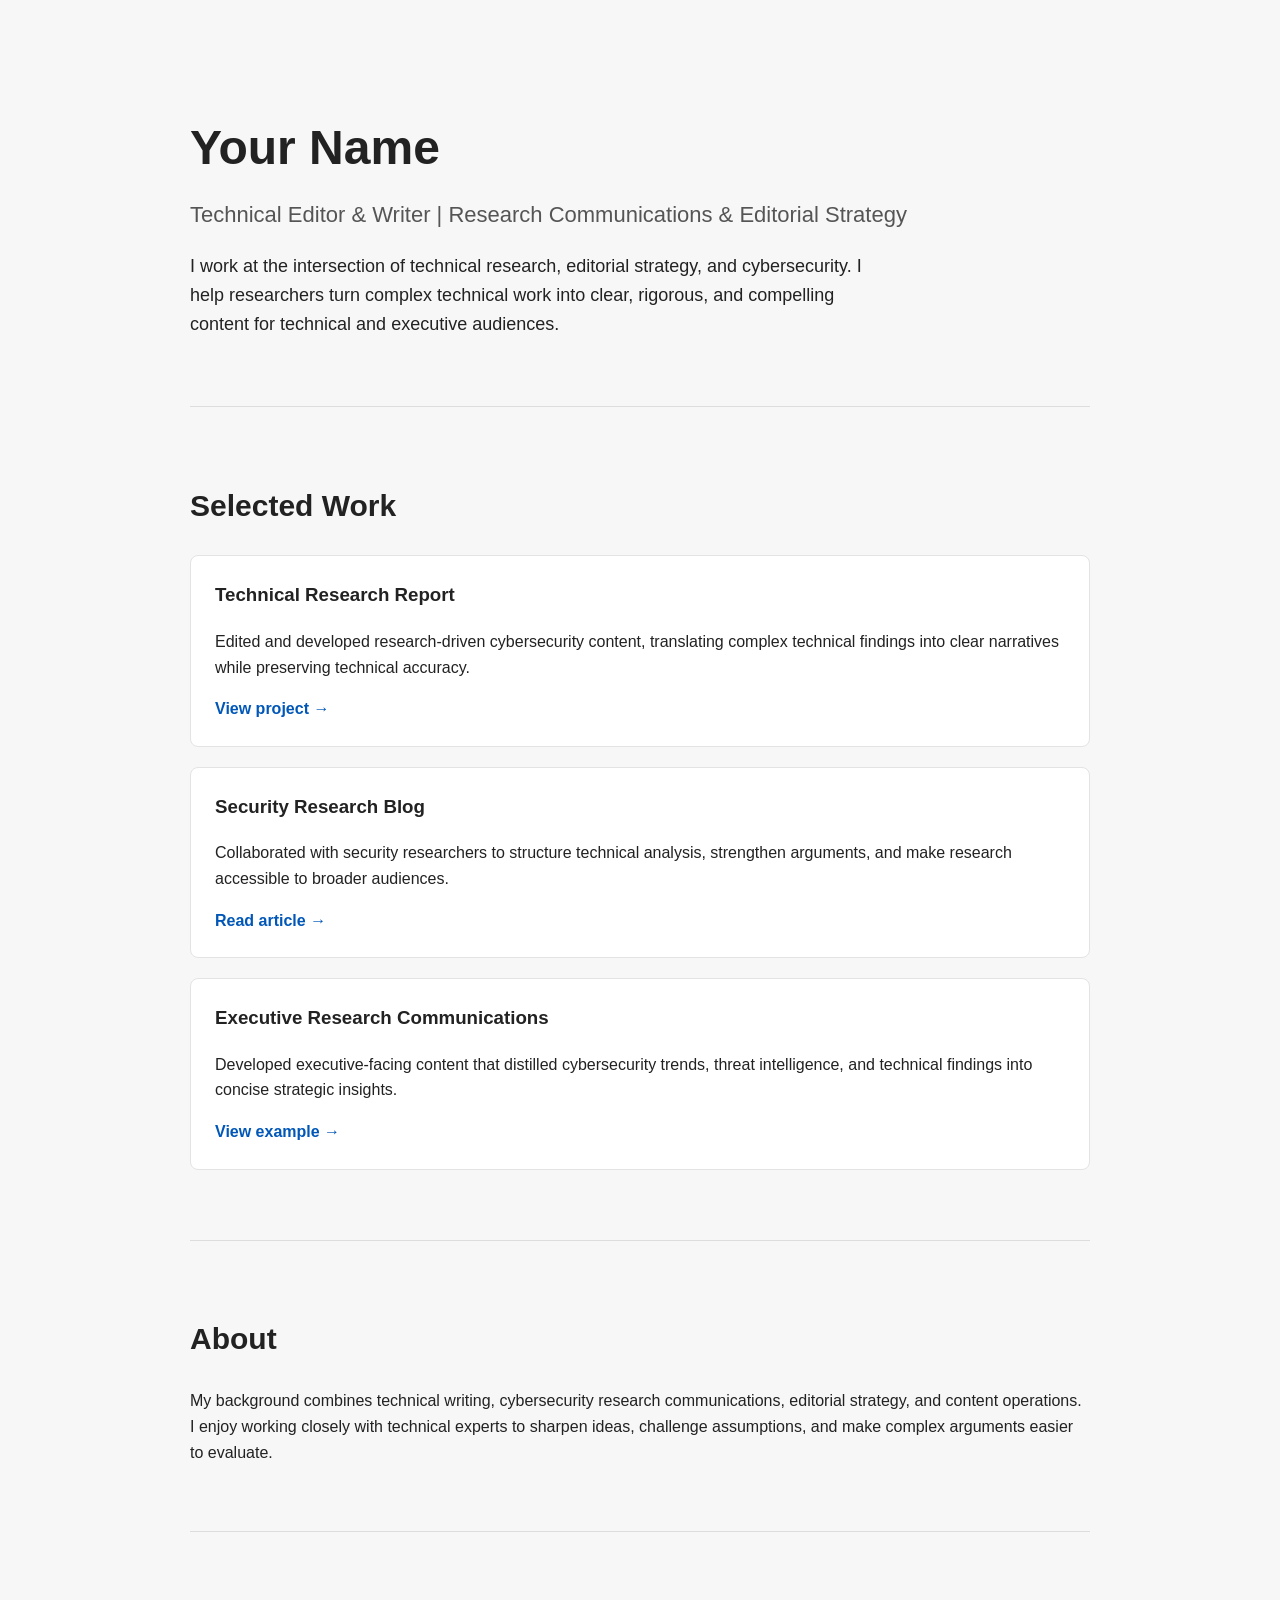
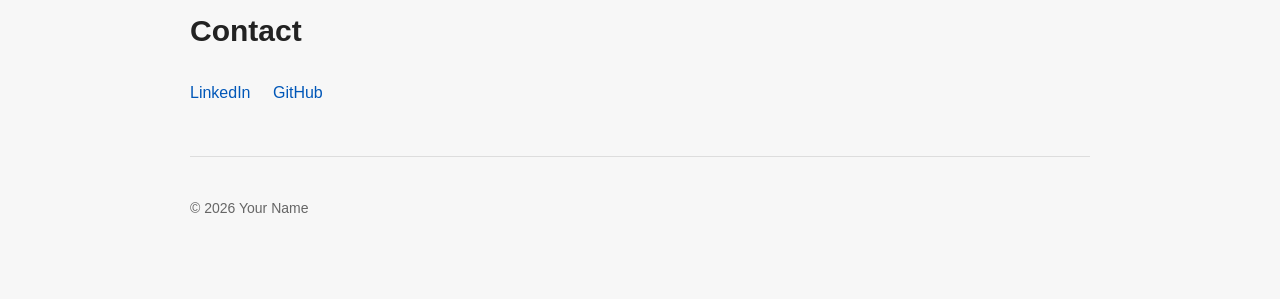
==== index.html @ 77193d51 "Rename index to index.html" ====
<!DOCTYPE html>
<html lang="en">
<head>
  <meta charset="UTF-8" />
  <meta name="viewport" content="width=device-width, initial-scale=1.0" />

  <title>Your Name | Technical Editor & Writer</title>

  <style>
    body {
      margin: 0;
      font-family: Arial, Helvetica, sans-serif;
      background: #f7f7f7;
      color: #222;
      line-height: 1.6;
    }

    .container {
      max-width: 900px;
      margin: 0 auto;
      padding: 40px 24px;
    }

    header {
      padding: 70px 0 50px;
      border-bottom: 1px solid #ddd;
    }

    h1 {
      font-size: 48px;
      margin: 0 0 10px;
    }

    .headline {
      font-size: 22px;
      color: #555;
      margin-bottom: 20px;
    }

    .intro {
      max-width: 700px;
      font-size: 18px;
    }

    section {
      padding: 50px 0;
      border-bottom: 1px solid #ddd;
    }

    h2 {
      font-size: 30px;
      margin-bottom: 25px;
    }

    .project {
      background: white;
      padding: 24px;
      margin-bottom: 20px;
      border-radius: 8px;
      border: 1px solid #e3e3e3;
    }

    .project h3 {
      margin-top: 0;
    }

    .project a {
      color: #0057b8;
      text-decoration: none;
      font-weight: bold;
    }

    .project a:hover {
      text-decoration: underline;
    }

    footer {
      padding: 40px 0;
      color: #666;
      font-size: 14px;
    }

    .contact-links a {
      margin-right: 18px;
      color: #0057b8;
      text-decoration: none;
    }
  </style>
</head>

<body>

  <div class="container">

    <header>
      <h1>Your Name</h1>

      <div class="headline">
        Technical Editor & Writer | Research Communications & Editorial Strategy
      </div>

      <p class="intro">
        I work at the intersection of technical research, editorial strategy,
        and cybersecurity. I help researchers turn complex technical work into
        clear, rigorous, and compelling content for technical and executive audiences.
      </p>
    </header>

    <section>
      <h2>Selected Work</h2>

      <div class="project">
        <h3>Technical Research Report</h3>

        <p>
          Edited and developed research-driven cybersecurity content,
          translating complex technical findings into clear narratives while
          preserving technical accuracy.
        </p>

        <a href="#" target="_blank">View project →</a>
      </div>

      <div class="project">
        <h3>Security Research Blog</h3>

        <p>
          Collaborated with security researchers to structure technical analysis,
          strengthen arguments, and make research accessible to broader audiences.
        </p>

        <a href="#" target="_blank">Read article →</a>
      </div>

      <div class="project">
        <h3>Executive Research Communications</h3>

        <p>
          Developed executive-facing content that distilled cybersecurity trends,
          threat intelligence, and technical findings into concise strategic insights.
        </p>

        <a href="#" target="_blank">View example →</a>
      </div>

    </section>

    <section>
      <h2>About</h2>

      <p>
        My background combines technical writing, cybersecurity research
        communications, editorial strategy, and content operations. I enjoy
        working closely with technical experts to sharpen ideas, challenge
        assumptions, and make complex arguments easier to evaluate.
      </p>
    </section>

    <section>
      <h2>Contact</h2>

      <div class="contact-links">
        <a href="https://www.linkedin.com/" target="_blank">LinkedIn</a>
        <a href="https://github.com/" target="_blank">GitHub</a>
      </div>
    </section>

    <footer>
      © 2026 Your Name
    </footer>

  </div>

</body>
</html>
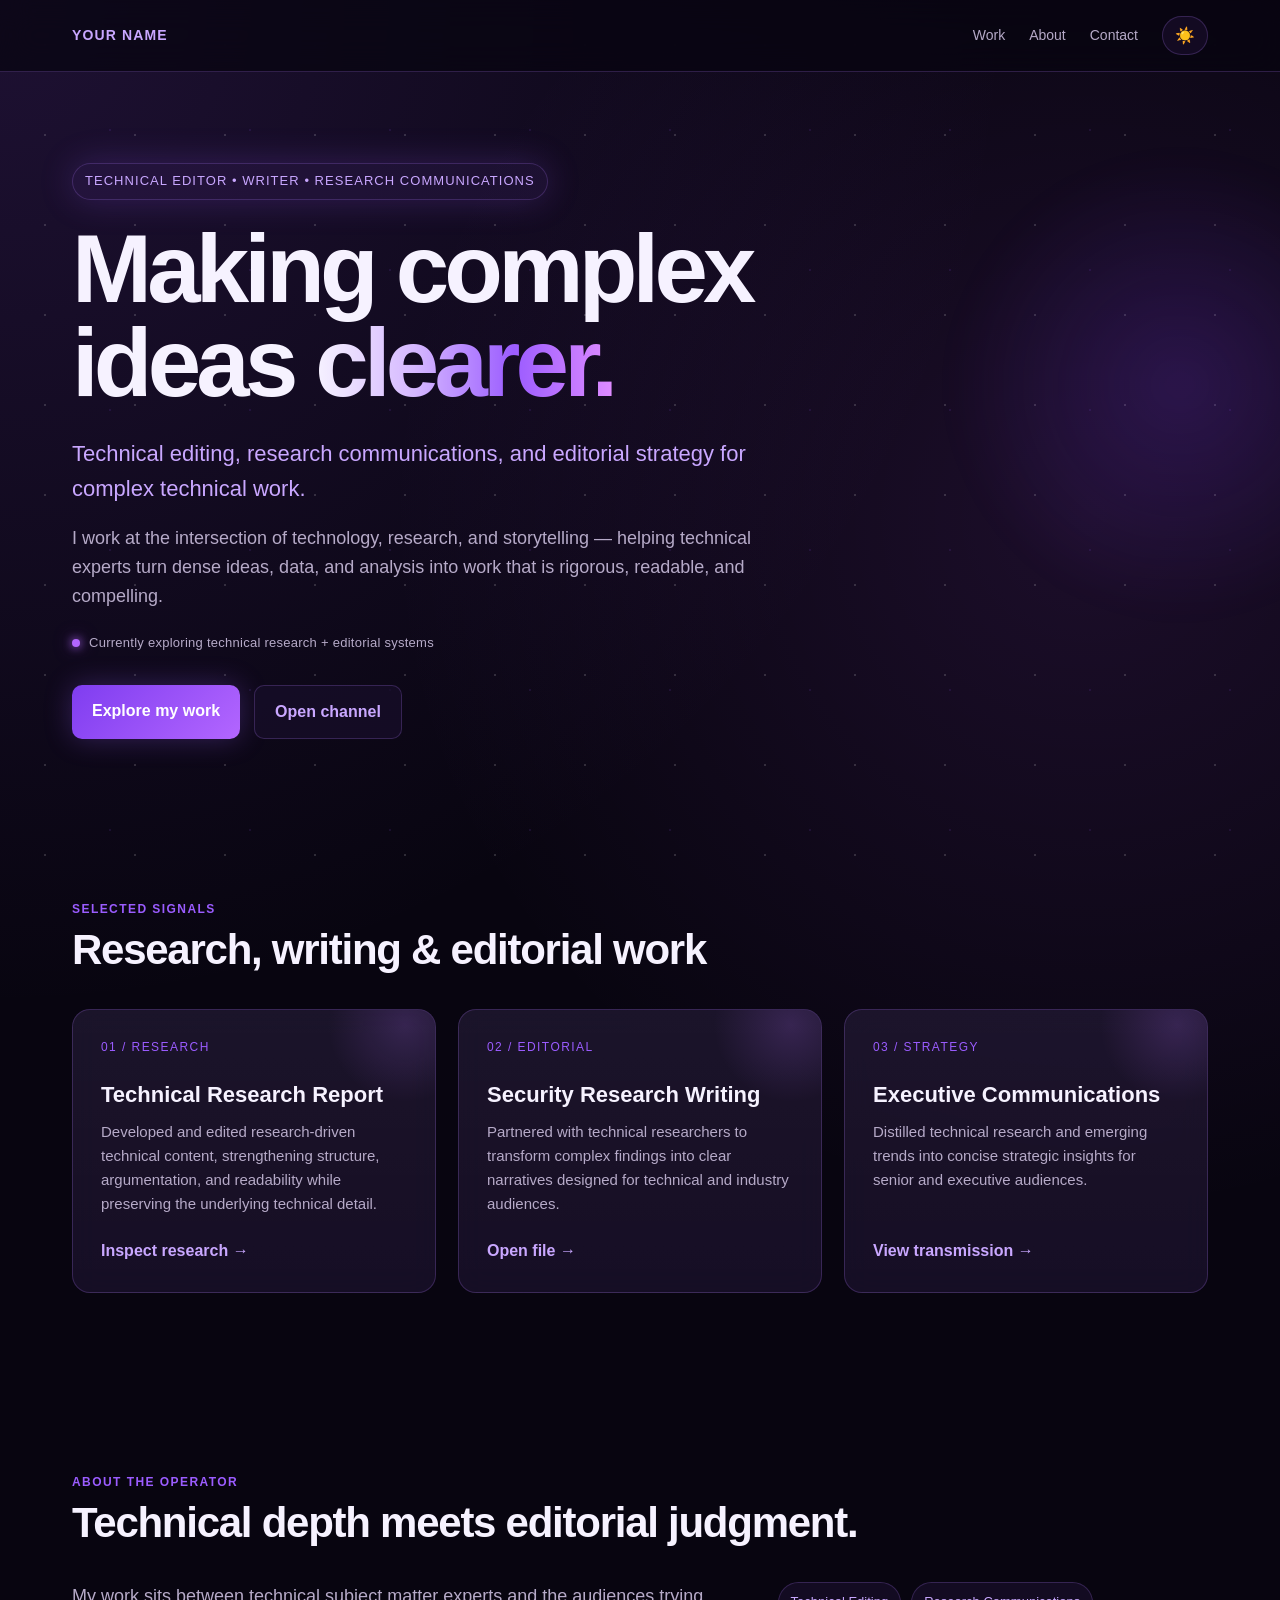
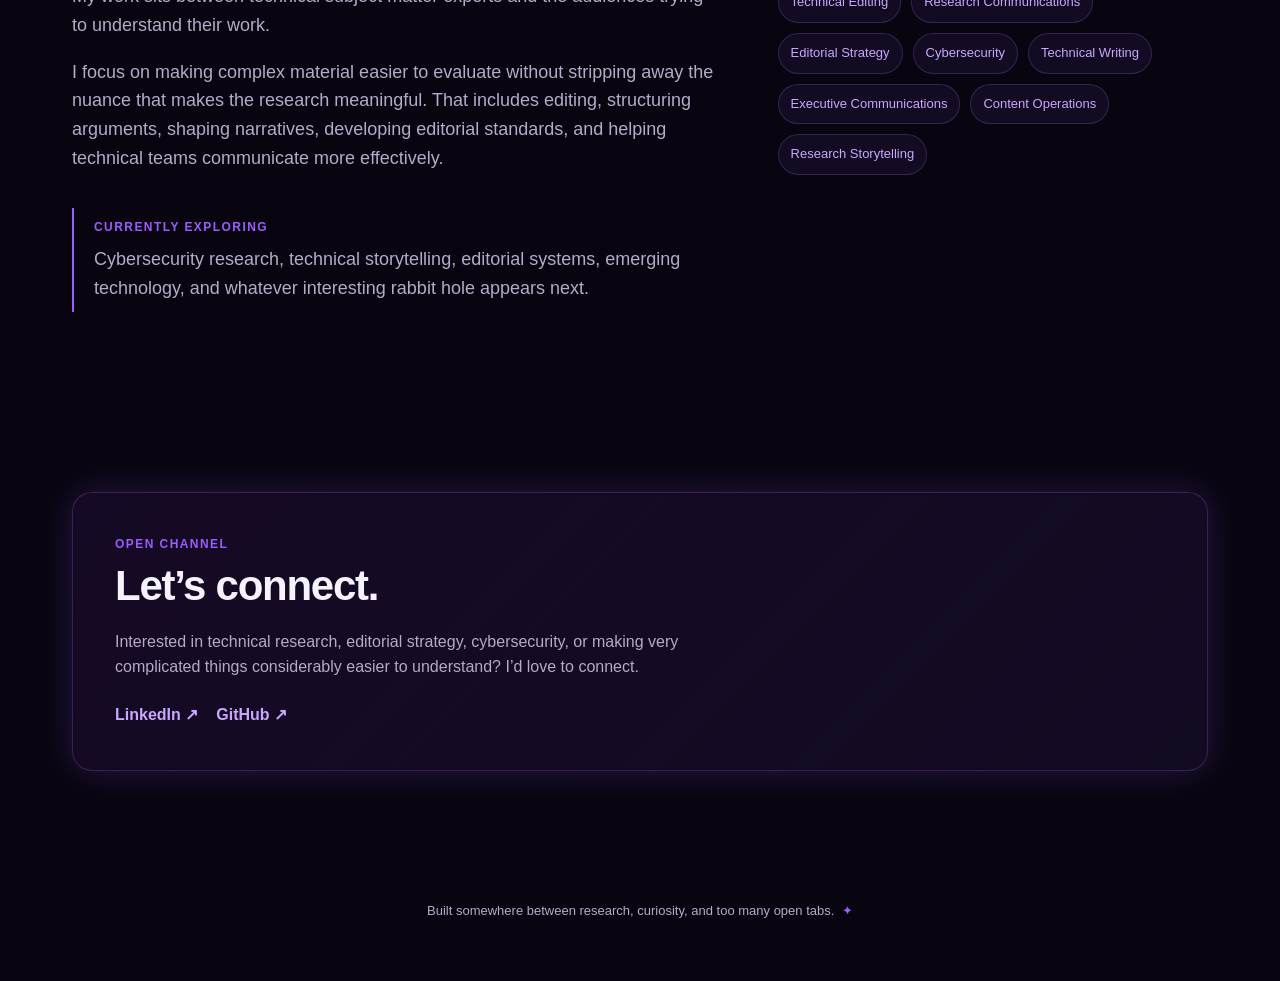
==== commit a08879a4: "Update index.html Updating UI" ====
--- a/index.html
+++ b/index.html
@@ -1,175 +1,1308 @@
 <!DOCTYPE html>
-<html lang="en">
+<html lang="en" data-theme="dark">
 <head>
   <meta charset="UTF-8" />
   <meta name="viewport" content="width=device-width, initial-scale=1.0" />
 
-  <title>Your Name | Technical Editor & Writer</title>
+  <title>Yesenia Barajas | Technical Editor & Writer</title>
 
   <style>
+    :root {
+      --bg: #080510;
+      --card: rgba(24, 14, 42, 0.72);
+      --card-hover: rgba(37, 20, 67, 0.92);
+      --purple: #9b5cff;
+      --purple-light: #c9a7ff;
+      --purple-bright: #b366ff;
+      --pink: #df8cff;
+      --text: #f6f2ff;
+      --muted: #b6aac8;
+      --border: rgba(177, 125, 255, 0.22);
+      --nav-bg: rgba(8, 5, 16, 0.72);
+      --star-opacity: 0.18;
+      --glow: 0 0 35px rgba(155, 92, 255, 0.22);
+    }
+
+    html[data-theme="light"] {
+      --bg: #f7f3ff;
+      --card: rgba(255, 255, 255, 0.82);
+      --card-hover: rgba(255, 255, 255, 0.98);
+      --purple: #7134c9;
+      --purple-light: #7b42c7;
+      --purple-bright: #8c52d9;
+      --pink: #b65ad4;
+      --text: #21152f;
+      --muted: #655b70;
+      --border: rgba(113, 52, 201, 0.18);
+      --nav-bg: rgba(247, 243, 255, 0.82);
+      --star-opacity: 0.08;
+      --glow: 0 0 35px rgba(113, 52, 201, 0.14);
+    }
+
+    * {
+      box-sizing: border-box;
+    }
+
+    html {
+      scroll-behavior: smooth;
+    }
+
     body {
       margin: 0;
-      font-family: Arial, Helvetica, sans-serif;
-      background: #f7f7f7;
-      color: #222;
+      min-height: 100vh;
+      overflow-x: hidden;
+
+      font-family: Inter, Arial, Helvetica, sans-serif;
       line-height: 1.6;
-    }
+
+      color: var(--text);
+
+      background:
+        radial-gradient(
+          circle at top left,
+          rgba(130, 70, 210, 0.18),
+          transparent 35%
+        ),
+        radial-gradient(
+          circle at 85% 20%,
+          rgba(192, 86, 255, 0.11),
+          transparent 30%
+        ),
+        var(--bg);
+
+      transition:
+        background 0.35s ease,
+        color 0.35s ease;
+    }
+
+    /* STAR FIELD */
+
+    body::before {
+      content: "";
+      position: fixed;
+      inset: 0;
+
+      pointer-events: none;
+
+      background-image:
+        radial-gradient(
+          circle,
+          rgba(255, 255, 255, 0.85) 1px,
+          transparent 1px
+        ),
+        radial-gradient(
+          circle,
+          rgba(155, 92, 255, 0.6) 1px,
+          transparent 1px
+        );
+
+      background-size:
+        90px 90px,
+        140px 140px;
+
+      background-position:
+        0 0,
+        40px 60px;
+
+      opacity: var(--star-opacity);
+
+      z-index: -2;
+    }
+
+    /* FLOATING SPACE GLOW */
+
+    body::after {
+      content: "";
+
+      position: fixed;
+
+      width: 500px;
+      height: 500px;
+
+      top: 15%;
+      right: -150px;
+
+      border-radius: 50%;
+
+      background:
+        radial-gradient(
+          circle,
+          rgba(132, 61, 255, 0.18),
+          transparent 65%
+        );
+
+      filter: blur(15px);
+
+      z-index: -1;
+
+      animation: drift 10s ease-in-out infinite alternate;
+    }
+
+    @keyframes drift {
+      from {
+        transform: translateY(0) translateX(0);
+      }
+
+      to {
+        transform: translateY(35px) translateX(-25px);
+      }
+    }
+
+    /* MAIN CONTAINER */
 
     .container {
+      max-width: 1200px;
+      margin: 0 auto;
+      padding: 0 32px;
+    }
+
+    /* NAVIGATION */
+
+    nav {
+      position: sticky;
+      top: 0;
+      z-index: 100;
+
+      backdrop-filter: blur(16px);
+      -webkit-backdrop-filter: blur(16px);
+
+      background: var(--nav-bg);
+
+      border-bottom: 1px solid var(--border);
+
+      transition: background 0.35s ease;
+    }
+
+    .nav-inner {
+      max-width: 1200px;
+
+      margin: 0 auto;
+
+      padding: 16px 32px;
+
+      display: flex;
+      justify-content: space-between;
+      align-items: center;
+    }
+
+    .logo {
+      font-size: 14px;
+      font-weight: 700;
+
+      text-transform: uppercase;
+
+      letter-spacing: 0.08em;
+
+      color: var(--purple-light);
+    }
+
+    .nav-right {
+      display: flex;
+      align-items: center;
+      gap: 24px;
+    }
+
+    .nav-links {
+      display: flex;
+      gap: 24px;
+    }
+
+    .nav-links a {
+      color: var(--muted);
+
+      text-decoration: none;
+
+      font-size: 14px;
+
+      transition: 0.25s ease;
+    }
+
+    .nav-links a:hover {
+      color: var(--purple);
+    }
+
+    /* THEME BUTTON */
+
+    .theme-toggle {
+      padding: 9px 12px;
+
+      border: 1px solid var(--border);
+      border-radius: 999px;
+
+      background: var(--card);
+      color: var(--text);
+
+      cursor: pointer;
+
+      font-size: 16px;
+
+      transition: 0.25s ease;
+    }
+
+    .theme-toggle:hover {
+      transform: rotate(10deg) scale(1.08);
+
+      box-shadow: var(--glow);
+    }
+
+    /* HERO */
+
+    header {
+      min-height: 82vh;
+
+      display: flex;
+      align-items: center;
+
+      padding: 90px 0 70px;
+    }
+
+    .hero {
+      max-width: 860px;
+    }
+
+    .eyebrow {
+      display: inline-block;
+
+      padding: 7px 12px;
+      margin-bottom: 22px;
+
+      border: 1px solid var(--border);
+      border-radius: 999px;
+
+      background: rgba(151, 91, 255, 0.08);
+
+      color: var(--purple-light);
+
+      font-size: 13px;
+
+      letter-spacing: 0.08em;
+
+      text-transform: uppercase;
+
+      box-shadow: var(--glow);
+    }
+
+    h1 {
+      margin: 0;
+
       max-width: 900px;
-      margin: 0 auto;
-      padding: 40px 24px;
-    }
-
-    header {
-      padding: 70px 0 50px;
-      border-bottom: 1px solid #ddd;
-    }
-
-    h1 {
-      font-size: 48px;
-      margin: 0 0 10px;
+
+      font-size: clamp(54px, 8vw, 96px);
+
+      line-height: 0.98;
+
+      letter-spacing: -0.05em;
+    }
+
+    .gradient-text {
+      background:
+        linear-gradient(
+          90deg,
+          var(--text),
+          #d5b8ff,
+          var(--purple),
+          var(--pink)
+        );
+
+      -webkit-background-clip: text;
+      -webkit-text-fill-color: transparent;
+
+      background-clip: text;
     }
 
     .headline {
+      max-width: 760px;
+
+      margin-top: 26px;
+
       font-size: 22px;
-      color: #555;
-      margin-bottom: 20px;
+
+      color: var(--purple-light);
     }
 
     .intro {
       max-width: 700px;
+
+      margin-top: 18px;
+
       font-size: 18px;
-    }
+
+      color: var(--muted);
+    }
+
+    /* STATUS */
+
+    .status {
+      display: flex;
+      align-items: center;
+
+      gap: 9px;
+
+      margin-top: 22px;
+
+      color: var(--muted);
+
+      font-size: 13px;
+
+      letter-spacing: 0.02em;
+    }
+
+    .status-dot {
+      width: 8px;
+      height: 8px;
+
+      flex-shrink: 0;
+
+      border-radius: 50%;
+
+      background: var(--purple-bright);
+
+      box-shadow:
+        0 0 10px var(--purple-bright),
+        0 0 18px rgba(179, 102, 255, 0.5);
+
+      animation: pulse 2s infinite;
+    }
+
+    @keyframes pulse {
+      0%,
+      100% {
+        opacity: 1;
+        transform: scale(1);
+      }
+
+      50% {
+        opacity: 0.45;
+        transform: scale(0.8);
+      }
+    }
+
+    /* HERO BUTTONS */
+
+    .hero-actions {
+      margin-top: 32px;
+
+      display: flex;
+
+      gap: 14px;
+
+      flex-wrap: wrap;
+    }
+
+    .button {
+      display: inline-block;
+
+      padding: 13px 20px;
+
+      border-radius: 10px;
+
+      text-decoration: none;
+
+      font-weight: 600;
+
+      transition:
+        transform 0.25s ease,
+        box-shadow 0.25s ease,
+        background 0.25s ease;
+    }
+
+    .button-primary {
+      color: white;
+
+      background:
+        linear-gradient(
+          135deg,
+          #7f3df0,
+          #b366ff
+        );
+
+      box-shadow:
+        0 0 28px rgba(155, 92, 255, 0.28);
+    }
+
+    .button-primary:hover {
+      transform: translateY(-2px);
+
+      box-shadow:
+        0 0 40px rgba(155, 92, 255, 0.45);
+    }
+
+    .button-secondary {
+      color: var(--purple-light);
+
+      border: 1px solid var(--border);
+
+      background: var(--card);
+    }
+
+    .button-secondary:hover {
+      transform: translateY(-2px);
+
+      box-shadow: var(--glow);
+    }
+
+    /* SECTIONS */
 
     section {
-      padding: 50px 0;
-      border-bottom: 1px solid #ddd;
+      padding: 90px 0;
+    }
+
+    .section-heading {
+      margin-bottom: 36px;
+    }
+
+    .section-kicker {
+      color: var(--purple);
+
+      font-size: 12px;
+      font-weight: 700;
+
+      letter-spacing: 0.12em;
+
+      text-transform: uppercase;
     }
 
     h2 {
-      font-size: 30px;
-      margin-bottom: 25px;
-    }
+      margin: 8px 0 0;
+
+      font-size: 42px;
+
+      letter-spacing: -0.03em;
+
+      line-height: 1.1;
+    }
+
+    /* WORK SAMPLE GRID */
+
+    .grid {
+      display: grid;
+
+      grid-template-columns:
+        repeat(3, minmax(0, 1fr));
+
+      gap: 22px;
+
+      align-items: stretch;
+    }
+
+    /* WORK SAMPLE CARDS */
 
     .project {
-      background: white;
-      padding: 24px;
+      position: relative;
+
+      min-width: 0;
+      min-height: 240px;
+
+      padding: 28px;
+
+      display: flex;
+      flex-direction: column;
+
+      border: 1px solid var(--border);
+
+      border-radius: 18px;
+
+      background:
+        linear-gradient(
+          180deg,
+          rgba(255, 255, 255, 0.035),
+          rgba(255, 255, 255, 0.01)
+        ),
+        var(--card);
+
+      backdrop-filter: blur(14px);
+      -webkit-backdrop-filter: blur(14px);
+
+      overflow: hidden;
+
+      transition:
+        transform 0.28s ease,
+        border-color 0.28s ease,
+        background 0.28s ease,
+        box-shadow 0.28s ease;
+    }
+
+    .project::before {
+      content: "";
+
+      position: absolute;
+
+      width: 160px;
+      height: 160px;
+
+      top: -65px;
+      right: -50px;
+
+      border-radius: 50%;
+
+      background:
+        radial-gradient(
+          circle,
+          rgba(181, 112, 255, 0.18),
+          transparent 68%
+        );
+
+      transition: transform 0.3s ease;
+    }
+
+    .project:hover {
+      transform: translateY(-8px);
+
+      border-color: rgba(197, 151, 255, 0.55);
+
+      background: var(--card-hover);
+
+      box-shadow:
+        0 18px 50px rgba(0, 0, 0, 0.28),
+        var(--glow);
+    }
+
+    .project:hover::before {
+      transform: scale(1.3);
+    }
+
+    .project-number {
+      margin-bottom: 24px;
+
+      color: var(--purple);
+
+      font-size: 12px;
+
+      letter-spacing: 0.12em;
+    }
+
+    .project h3 {
+      margin: 0 0 12px;
+
+      font-size: 22px;
+
+      line-height: 1.2;
+    }
+
+    .project p {
+      margin: 0;
+
+      color: var(--muted);
+
+      font-size: 15px;
+    }
+
+    .project a {
+      display: inline-block;
+
+      margin-top: auto;
+      padding-top: 22px;
+
+      text-decoration: none;
+
+      color: var(--purple-light);
+
+      font-weight: 600;
+
+      transition:
+        color 0.2s ease,
+        transform 0.2s ease;
+    }
+
+    .project:hover a {
+      transform: translateX(4px);
+    }
+
+    .project a:hover {
+      color: var(--text);
+    }
+
+    /* ABOUT */
+
+    .about-layout {
+      display: grid;
+
+      grid-template-columns: 1.2fr 0.8fr;
+
+      gap: 60px;
+
+      align-items: start;
+    }
+
+    .about-copy {
+      font-size: 18px;
+
+      color: var(--muted);
+    }
+
+    .about-copy p:first-child {
+      margin-top: 0;
+    }
+
+    /* SKILLS */
+
+    .skills {
+      display: flex;
+
+      flex-wrap: wrap;
+
+      gap: 10px;
+    }
+
+    .skill {
+      padding: 9px 12px;
+
+      border: 1px solid var(--border);
+
+      border-radius: 999px;
+
+      background: var(--card);
+
+      color: var(--purple-light);
+
+      font-size: 13px;
+
+      transition:
+        transform 0.2s ease,
+        border-color 0.2s ease,
+        box-shadow 0.2s ease;
+    }
+
+    .skill:hover {
+      transform: translateY(-2px);
+
+      border-color: var(--purple);
+
+      box-shadow: var(--glow);
+    }
+
+    /* CURRENTLY EXPLORING */
+
+    .now-box {
+      margin-top: 35px;
+
+      padding: 10px 0 10px 20px;
+
+      border-left: 2px solid var(--purple);
+    }
+
+    .now-label {
+      margin-bottom: 8px;
+
+      color: var(--purple);
+
+      font-size: 12px;
+      font-weight: 700;
+
+      letter-spacing: 0.12em;
+
+      text-transform: uppercase;
+    }
+
+    .now-box p {
+      margin: 0;
+
+      color: var(--muted);
+    }
+
+    /* CONTACT */
+
+    .contact-box {
+      padding: 42px;
+
+      border: 1px solid var(--border);
+
+      border-radius: 20px;
+
+      background:
+        linear-gradient(
+          135deg,
+          rgba(90, 35, 145, 0.16),
+          var(--card)
+        );
+
+      box-shadow: var(--glow);
+    }
+
+    .contact-box h2 {
       margin-bottom: 20px;
-      border-radius: 8px;
-      border: 1px solid #e3e3e3;
-    }
-
-    .project h3 {
-      margin-top: 0;
-    }
-
-    .project a {
-      color: #0057b8;
+    }
+
+    .contact-box p {
+      max-width: 650px;
+
+      color: var(--muted);
+    }
+
+    .contact-links {
+      display: flex;
+
+      gap: 18px;
+
+      margin-top: 22px;
+
+      flex-wrap: wrap;
+    }
+
+    .contact-links a {
+      color: var(--purple-light);
+
       text-decoration: none;
-      font-weight: bold;
-    }
-
-    .project a:hover {
-      text-decoration: underline;
-    }
+
+      font-weight: 600;
+
+      transition:
+        color 0.2s ease,
+        text-shadow 0.2s ease;
+    }
+
+    .contact-links a:hover {
+      color: var(--text);
+
+      text-shadow:
+        0 0 18px rgba(182, 122, 255, 0.8);
+    }
+
+    /* FOOTER */
 
     footer {
-      padding: 40px 0;
-      color: #666;
-      font-size: 14px;
-    }
-
-    .contact-links a {
-      margin-right: 18px;
-      color: #0057b8;
-      text-decoration: none;
+      padding: 40px 0 60px;
+
+      color: var(--muted);
+
+      font-size: 13px;
+
+      text-align: center;
+    }
+
+    .footer-star {
+      display: inline-block;
+
+      margin-left: 4px;
+
+      color: var(--purple);
+
+      cursor: pointer;
+
+      transition:
+        transform 0.3s ease,
+        text-shadow 0.3s ease;
+    }
+
+    .footer-star:hover {
+      transform: rotate(180deg) scale(1.5);
+
+      text-shadow:
+        0 0 15px var(--purple);
+    }
+
+    /* TABLET */
+
+    @media (max-width: 900px) {
+      .grid {
+        grid-template-columns:
+          repeat(2, minmax(0, 1fr));
+      }
+
+      .about-layout {
+        grid-template-columns: 1fr;
+      }
+
+      header {
+        min-height: auto;
+
+        padding-top: 110px;
+      }
+    }
+
+    /* MOBILE */
+
+    @media (max-width: 650px) {
+      .grid {
+        grid-template-columns: 1fr;
+      }
+
+      .nav-links {
+        display: none;
+      }
+
+      .container {
+        padding: 0 20px;
+      }
+
+      .nav-inner {
+        padding: 15px 20px;
+      }
+
+      h1 {
+        font-size: 54px;
+      }
+
+      h2 {
+        font-size: 34px;
+      }
+
+      section {
+        padding: 70px 0;
+      }
+
+      .contact-box {
+        padding: 28px;
+      }
     }
   </style>
 </head>
 
 <body>
 
-  <div class="container">
+  <!-- NAVIGATION -->
+
+  <nav>
+    <div class="nav-inner">
+
+      <div class="logo">
+        Your Name
+      </div>
+
+      <div class="nav-right">
+
+        <div class="nav-links">
+          <a href="#work">Work</a>
+          <a href="#about">About</a>
+          <a href="#contact">Contact</a>
+        </div>
+
+        <button
+          class="theme-toggle"
+          id="themeToggle"
+          aria-label="Switch color theme"
+        >
+          ☀️
+        </button>
+
+      </div>
+
+    </div>
+  </nav>
+
+
+  <main class="container">
+
+    <!-- HERO -->
 
     <header>
-      <h1>Your Name</h1>
-
-      <div class="headline">
-        Technical Editor & Writer | Research Communications & Editorial Strategy
+
+      <div class="hero">
+
+        <div class="eyebrow">
+          Technical Editor • Writer • Research Communications
+        </div>
+
+        <h1>
+          Making complex ideas
+          <span class="gradient-text">clearer.</span>
+        </h1>
+
+        <div class="headline">
+          Technical editing, research communications, and editorial strategy
+          for complex technical work.
+        </div>
+
+        <p class="intro">
+          I work at the intersection of technology, research, and storytelling —
+          helping technical experts turn dense ideas, data, and analysis into work
+          that is rigorous, readable, and compelling.
+        </p>
+
+        <div class="status">
+          <span class="status-dot"></span>
+          Currently exploring technical research + editorial systems
+        </div>
+
+        <div class="hero-actions">
+
+          <a
+            class="button button-primary"
+            href="#work"
+          >
+            Explore my work
+          </a>
+
+          <a
+            class="button button-secondary"
+            href="#contact"
+          >
+            Open channel
+          </a>
+
+        </div>
+
       </div>
 
-      <p class="intro">
-        I work at the intersection of technical research, editorial strategy,
-        and cybersecurity. I help researchers turn complex technical work into
-        clear, rigorous, and compelling content for technical and executive audiences.
-      </p>
     </header>
 
-    <section>
-      <h2>Selected Work</h2>
-
-      <div class="project">
-        <h3>Technical Research Report</h3>
+
+    <!-- WORK -->
+
+    <section id="work">
+
+      <div class="section-heading">
+
+        <div class="section-kicker">
+          Selected Signals
+        </div>
+
+        <h2>
+          Research, writing & editorial work
+        </h2>
+
+      </div>
+
+
+      <div class="grid">
+
+        <!-- PROJECT 1 -->
+
+        <article class="project">
+
+          <div class="project-number">
+            01 / RESEARCH
+          </div>
+
+          <h3>
+            Technical Research Report
+          </h3>
+
+          <p>
+            Developed and edited research-driven technical content,
+            strengthening structure, argumentation, and readability while
+            preserving the underlying technical detail.
+          </p>
+
+          <a
+            href="#"
+            target="_blank"
+          >
+            Inspect research →
+          </a>
+
+        </article>
+
+
+        <!-- PROJECT 2 -->
+
+        <article class="project">
+
+          <div class="project-number">
+            02 / EDITORIAL
+          </div>
+
+          <h3>
+            Security Research Writing
+          </h3>
+
+          <p>
+            Partnered with technical researchers to transform complex findings
+            into clear narratives designed for technical and industry audiences.
+          </p>
+
+          <a
+            href="#"
+            target="_blank"
+          >
+            Open file →
+          </a>
+
+        </article>
+
+
+        <!-- PROJECT 3 -->
+
+        <article class="project">
+
+          <div class="project-number">
+            03 / STRATEGY
+          </div>
+
+          <h3>
+            Executive Communications
+          </h3>
+
+          <p>
+            Distilled technical research and emerging trends into concise
+            strategic insights for senior and executive audiences.
+          </p>
+
+          <a
+            href="#"
+            target="_blank"
+          >
+            View transmission →
+          </a>
+
+        </article>
+
+      </div>
+
+    </section>
+
+
+    <!-- ABOUT -->
+
+    <section id="about">
+
+      <div class="section-heading">
+
+        <div class="section-kicker">
+          About the Operator
+        </div>
+
+        <h2>
+          Technical depth meets editorial judgment.
+        </h2>
+
+      </div>
+
+
+      <div class="about-layout">
+
+        <div class="about-copy">
+
+          <p>
+            My work sits between technical subject matter experts and the
+            audiences trying to understand their work.
+          </p>
+
+          <p>
+            I focus on making complex material easier to evaluate without
+            stripping away the nuance that makes the research meaningful.
+            That includes editing, structuring arguments, shaping narratives,
+            developing editorial standards, and helping technical teams
+            communicate more effectively.
+          </p>
+
+          <div class="now-box">
+
+            <div class="now-label">
+              Currently exploring
+            </div>
+
+            <p>
+              Cybersecurity research, technical storytelling, editorial systems,
+              emerging technology, and whatever interesting rabbit hole appears next.
+            </p>
+
+          </div>
+
+        </div>
+
+
+        <div class="skills">
+
+          <span class="skill">
+            Technical Editing
+          </span>
+
+          <span class="skill">
+            Research Communications
+          </span>
+
+          <span class="skill">
+            Editorial Strategy
+          </span>
+
+          <span class="skill">
+            Cybersecurity
+          </span>
+
+          <span class="skill">
+            Technical Writing
+          </span>
+
+          <span class="skill">
+            Executive Communications
+          </span>
+
+          <span class="skill">
+            Content Operations
+          </span>
+
+          <span class="skill">
+            Research Storytelling
+          </span>
+
+        </div>
+
+      </div>
+
+    </section>
+
+
+    <!-- CONTACT -->
+
+    <section id="contact">
+
+      <div class="contact-box">
+
+        <div class="section-kicker">
+          Open Channel
+        </div>
+
+        <h2>
+          Let’s connect.
+        </h2>
 
         <p>
-          Edited and developed research-driven cybersecurity content,
-          translating complex technical findings into clear narratives while
-          preserving technical accuracy.
+          Interested in technical research, editorial strategy, cybersecurity,
+          or making very complicated things considerably easier to understand?
+          I’d love to connect.
         </p>
 
-        <a href="#" target="_blank">View project →</a>
+        <div class="contact-links">
+
+          <a
+            href="https://www.linkedin.com/"
+            target="_blank"
+          >
+            LinkedIn ↗
+          </a>
+
+          <a
+            href="https://github.com/"
+            target="_blank"
+          >
+            GitHub ↗
+          </a>
+
+        </div>
+
       </div>
 
-      <div class="project">
-        <h3>Security Research Blog</h3>
-
-        <p>
-          Collaborated with security researchers to structure technical analysis,
-          strengthen arguments, and make research accessible to broader audiences.
-        </p>
-
-        <a href="#" target="_blank">Read article →</a>
-      </div>
-
-      <div class="project">
-        <h3>Executive Research Communications</h3>
-
-        <p>
-          Developed executive-facing content that distilled cybersecurity trends,
-          threat intelligence, and technical findings into concise strategic insights.
-        </p>
-
-        <a href="#" target="_blank">View example →</a>
-      </div>
-
     </section>
 
-    <section>
-      <h2>About</h2>
-
-      <p>
-        My background combines technical writing, cybersecurity research
-        communications, editorial strategy, and content operations. I enjoy
-        working closely with technical experts to sharpen ideas, challenge
-        assumptions, and make complex arguments easier to evaluate.
-      </p>
-    </section>
-
-    <section>
-      <h2>Contact</h2>
-
-      <div class="contact-links">
-        <a href="https://www.linkedin.com/" target="_blank">LinkedIn</a>
-        <a href="https://github.com/" target="_blank">GitHub</a>
-      </div>
-    </section>
+
+    <!-- FOOTER -->
 
     <footer>
-      © 2026 Your Name
+
+      Built somewhere between research, curiosity, and too many open tabs.
+
+      <span
+        class="footer-star"
+        id="footerStar"
+        title="You found the tiny star."
+      >
+        ✦
+      </span>
+
     </footer>
 
-  </div>
+  </main>
+
+
+  <script>
+
+    const toggle =
+      document.getElementById("themeToggle");
+
+    const root =
+      document.documentElement;
+
+    const savedTheme =
+      localStorage.getItem("portfolio-theme");
+
+
+    /* LOAD SAVED THEME */
+
+    if (savedTheme) {
+      root.setAttribute(
+        "data-theme",
+        savedTheme
+      );
+    }
+
+
+    /* UPDATE THE SUN / MOON ICON */
+
+    function updateIcon() {
+
+      const theme =
+        root.getAttribute("data-theme");
+
+      toggle.textContent =
+        theme === "dark"
+          ? "☀️"
+          : "🌙";
+    }
+
+    updateIcon();
+
+
+    /* SWITCH THEMES */
+
+    toggle.addEventListener(
+      "click",
+      () => {
+
+        const currentTheme =
+          root.getAttribute("data-theme");
+
+        const newTheme =
+          currentTheme === "dark"
+            ? "light"
+            : "dark";
+
+        root.setAttribute(
+          "data-theme",
+          newTheme
+        );
+
+        localStorage.setItem(
+          "portfolio-theme",
+          newTheme
+        );
+
+        updateIcon();
+      }
+    );
+
+
+    /* FOOTER EASTER EGG */
+
+    const footerStar =
+      document.getElementById("footerStar");
+
+    const messages = [
+      "Signal received ✦",
+      "Curiosity detected ✦",
+      "You found the easter egg ✦",
+      "Still too many tabs open ✦",
+      "Transmission successful ✦"
+    ];
+
+    footerStar.addEventListener(
+      "click",
+      () => {
+
+        const randomMessage =
+          messages[
+            Math.floor(
+              Math.random() * messages.length
+            )
+          ];
+
+        footerStar.setAttribute(
+          "title",
+          randomMessage
+        );
+
+        footerStar.textContent = "✧";
+
+        setTimeout(
+          () => {
+            footerStar.textContent = "✦";
+          },
+          500
+        );
+      }
+    );
+
+  </script>
 
 </body>
 </html>
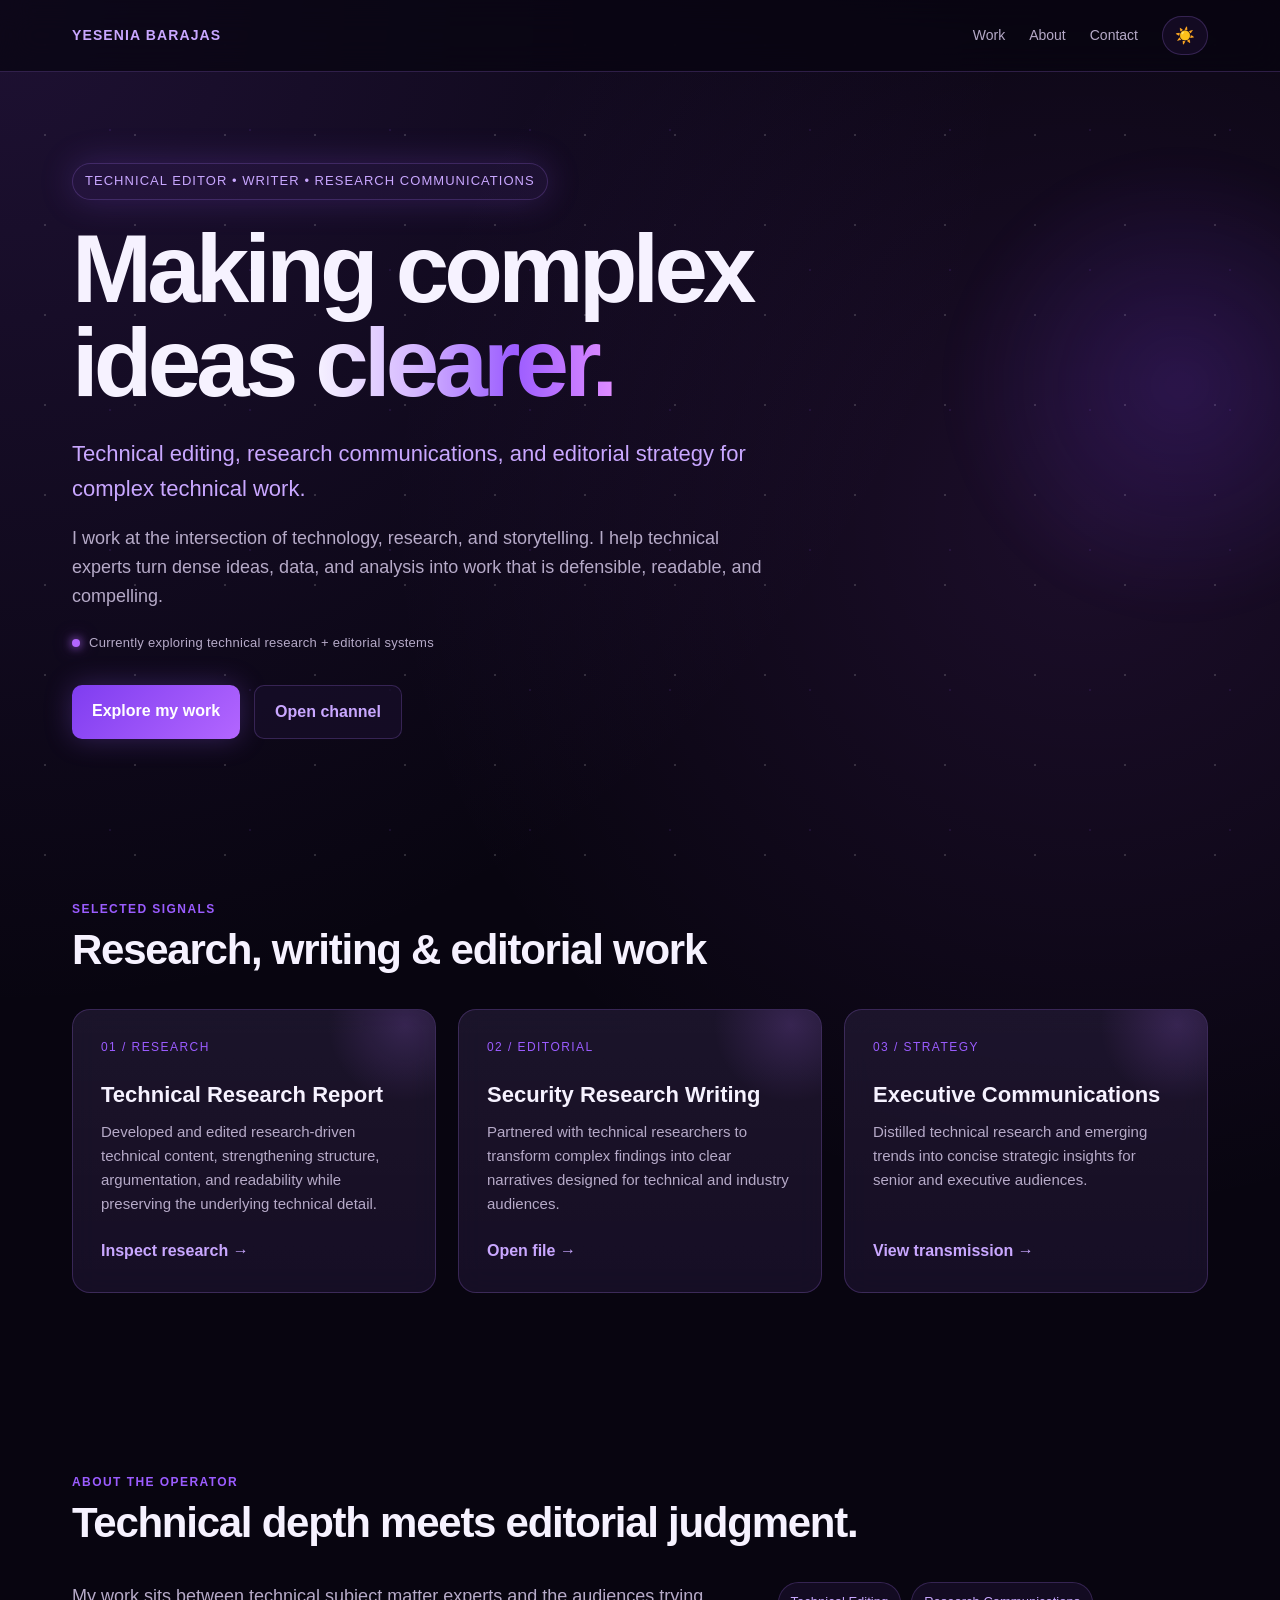
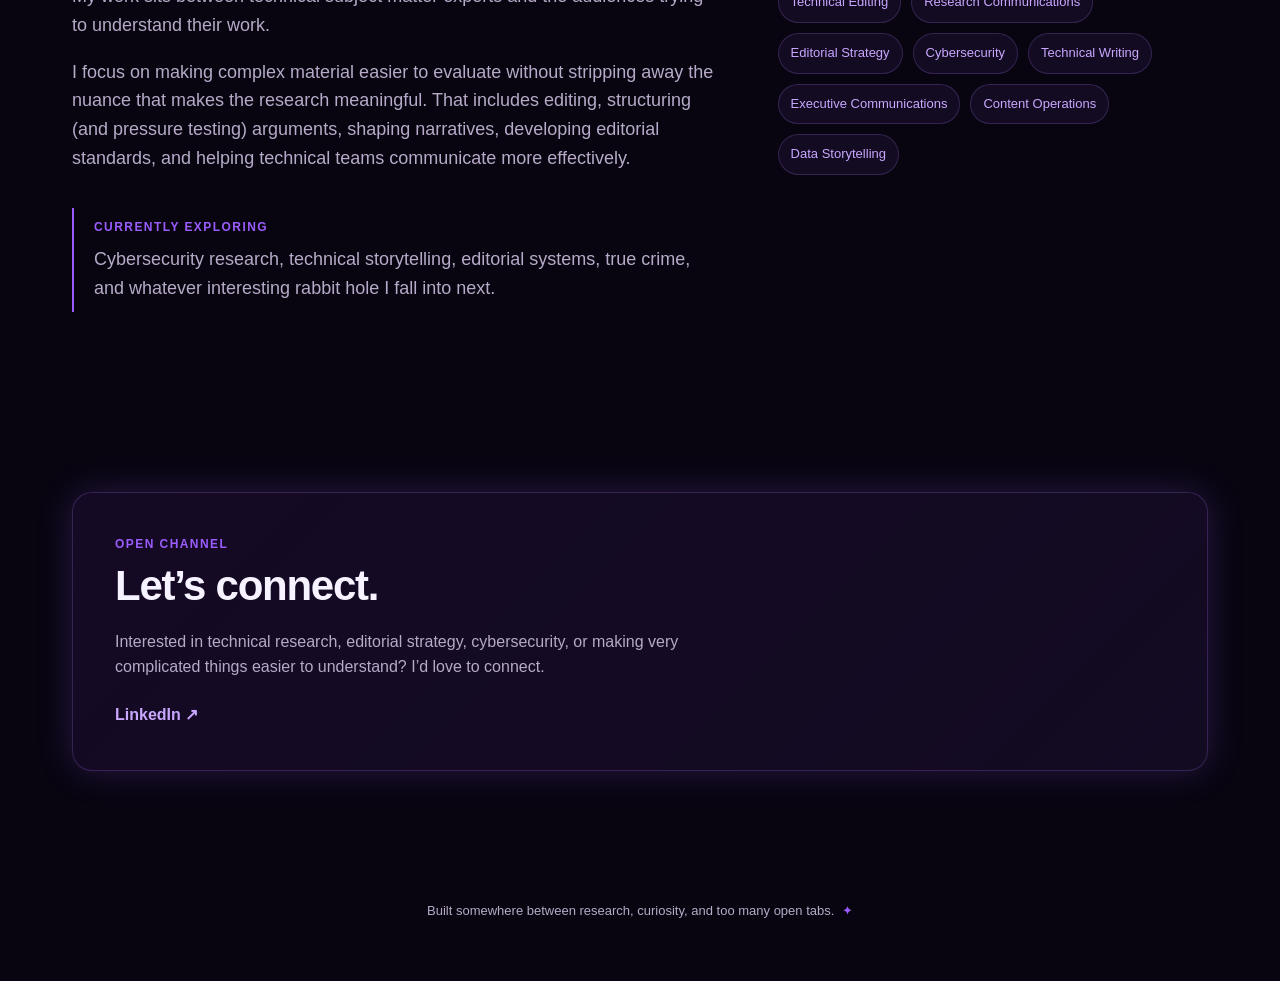
==== commit 49499e0d: "Update index.html Updating text in the UI" ====
--- a/index.html
+++ b/index.html
@@ -856,7 +856,7 @@
     <div class="nav-inner">
 
       <div class="logo">
-        Your Name
+        Yesenia Barajas
       </div>
 
       <div class="nav-right">
@@ -904,9 +904,9 @@
         </div>
 
         <p class="intro">
-          I work at the intersection of technology, research, and storytelling —
-          helping technical experts turn dense ideas, data, and analysis into work
-          that is rigorous, readable, and compelling.
+          I work at the intersection of technology, research, and storytelling. I
+          help technical experts turn dense ideas, data, and analysis into work
+          that is defensible, readable, and compelling.
         </p>
 
         <div class="status">
@@ -1071,7 +1071,7 @@
           <p>
             I focus on making complex material easier to evaluate without
             stripping away the nuance that makes the research meaningful.
-            That includes editing, structuring arguments, shaping narratives,
+            That includes editing, structuring (and pressure testing) arguments, shaping narratives,
             developing editorial standards, and helping technical teams
             communicate more effectively.
           </p>
@@ -1084,7 +1084,7 @@
 
             <p>
               Cybersecurity research, technical storytelling, editorial systems,
-              emerging technology, and whatever interesting rabbit hole appears next.
+              true crime, and whatever interesting rabbit hole I fall into next.
             </p>
 
           </div>
@@ -1123,7 +1123,7 @@
           </span>
 
           <span class="skill">
-            Research Storytelling
+            Data Storytelling
           </span>
 
         </div>
@@ -1149,25 +1149,19 @@
 
         <p>
           Interested in technical research, editorial strategy, cybersecurity,
-          or making very complicated things considerably easier to understand?
+          or making very complicated things easier to understand?
           I’d love to connect.
         </p>
 
         <div class="contact-links">
 
           <a
-            href="https://www.linkedin.com/"
+            href="https://www.linkedin.com/in/yeseniaba/"
             target="_blank"
           >
             LinkedIn ↗
           </a>
 
-          <a
-            href="https://github.com/"
-            target="_blank"
-          >
-            GitHub ↗
-          </a>
 
         </div>
 
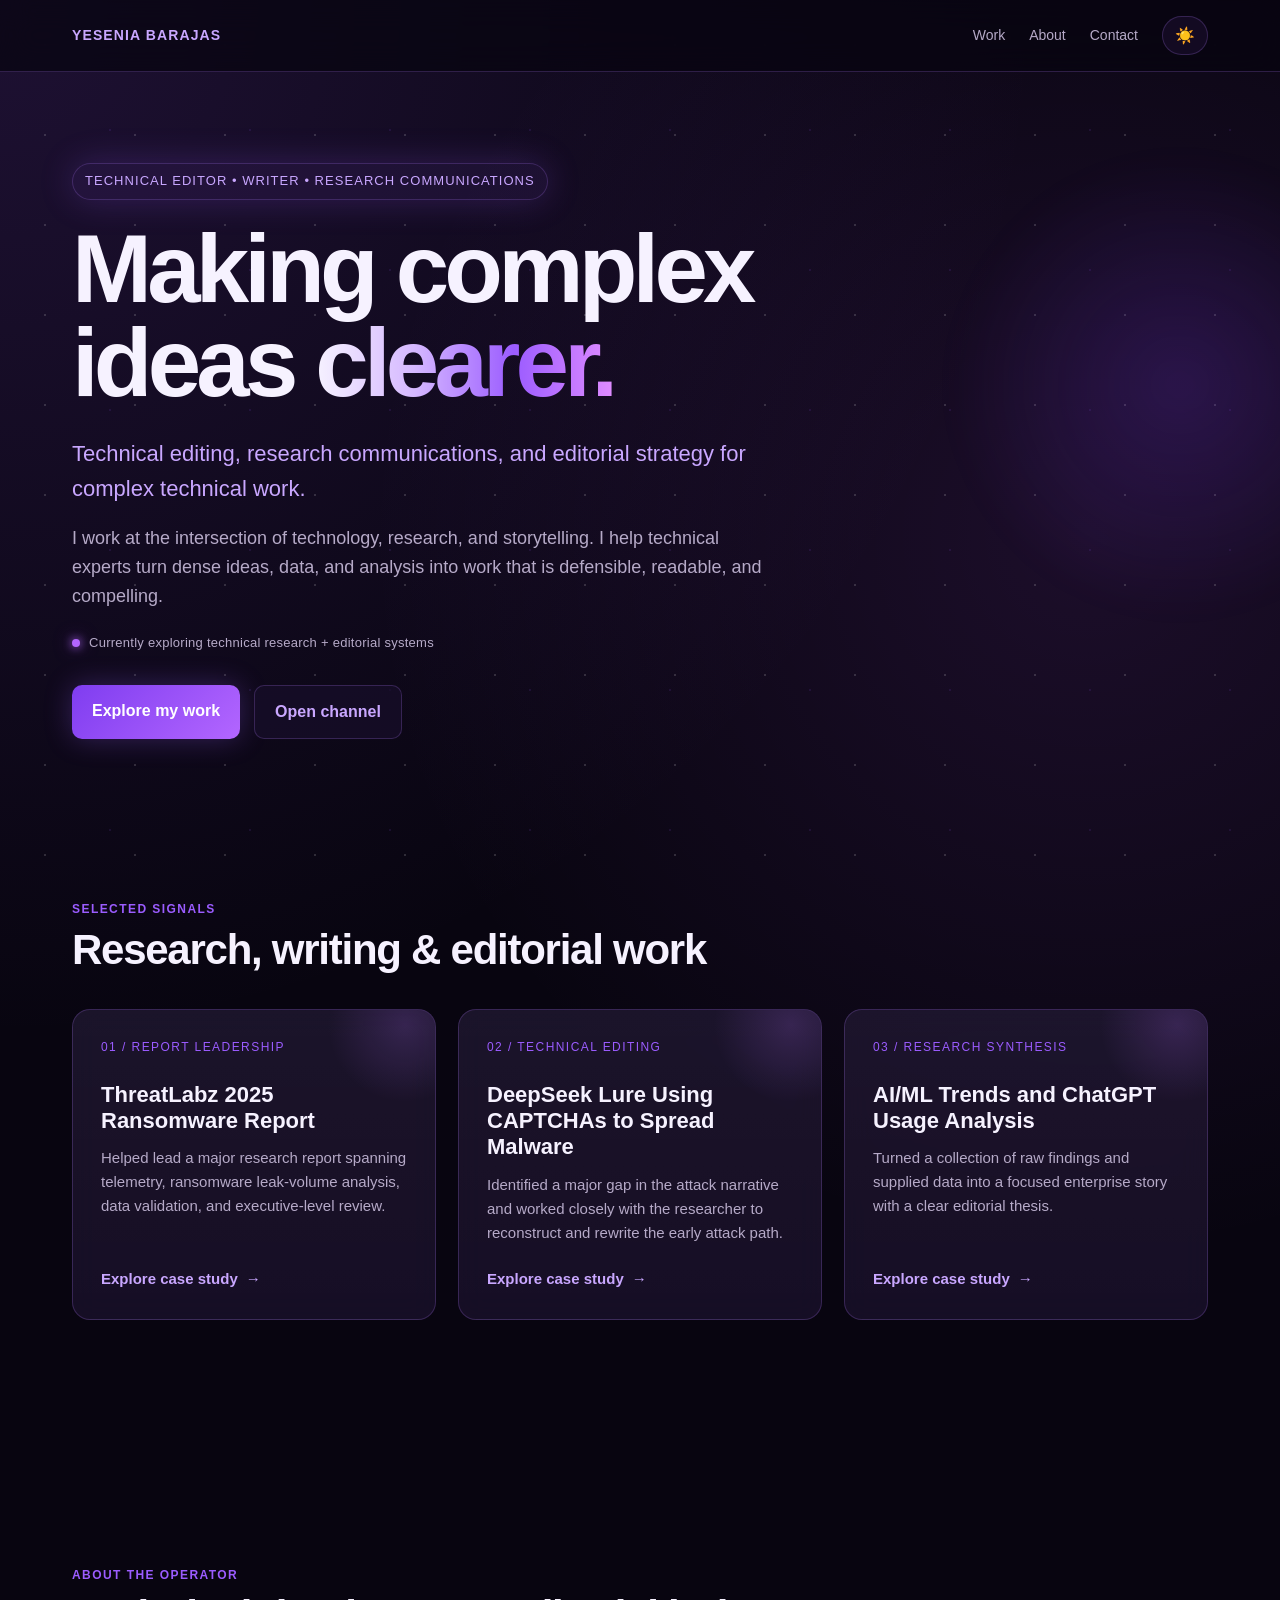
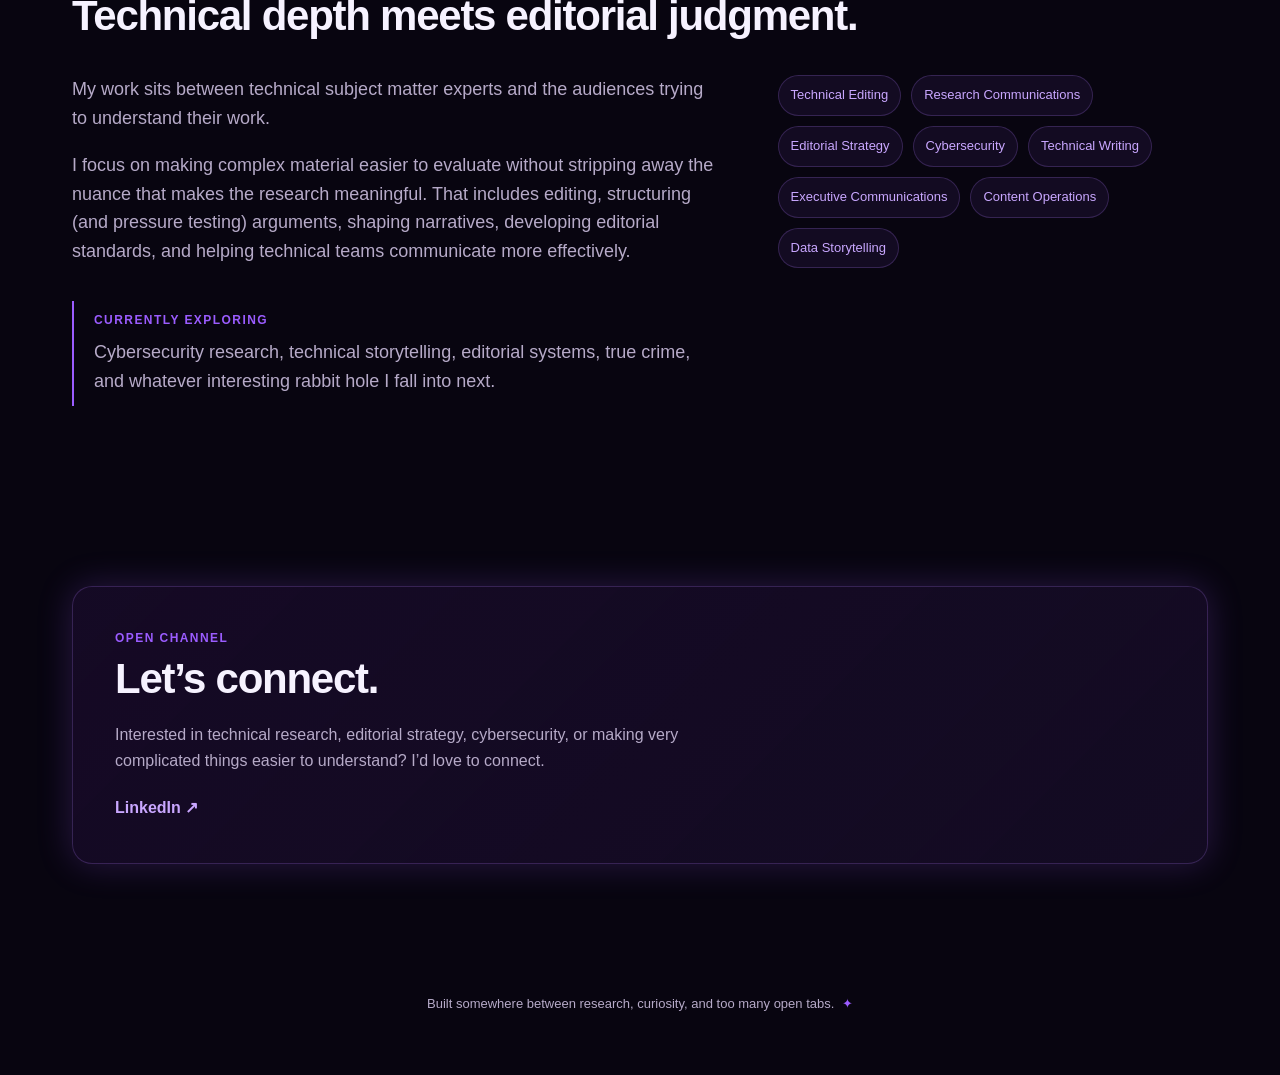
==== commit 19821a82: "Update index.html Updates to text in landing page" ====
--- a/index.html
+++ b/index.html
@@ -612,6 +612,162 @@
       color: var(--text);
     }
 
+
+    /* EXPANDABLE CASE STUDIES */
+
+    .project {
+      cursor: pointer;
+    }
+
+    .project-top {
+      display: flex;
+      flex-direction: column;
+      height: 100%;
+    }
+
+    .project-toggle {
+      display: inline-flex;
+      align-items: center;
+      gap: 8px;
+
+      margin-top: auto;
+      padding-top: 22px;
+
+      color: var(--purple-light);
+
+      font-weight: 600;
+      font-size: 15px;
+    }
+
+    .project-toggle-icon {
+      display: inline-block;
+
+      transition: transform 0.28s ease;
+    }
+
+    .project.expanded .project-toggle-icon {
+      transform: rotate(90deg);
+    }
+
+    .project-details {
+      grid-column: 1 / -1;
+
+      max-height: 0;
+      opacity: 0;
+      overflow: hidden;
+
+      margin-top: -6px;
+
+      border: 1px solid transparent;
+      border-radius: 18px;
+
+      background:
+        linear-gradient(
+          135deg,
+          rgba(90, 35, 145, 0.12),
+          var(--card)
+        );
+
+      transition:
+        max-height 0.45s ease,
+        opacity 0.3s ease,
+        padding 0.35s ease,
+        border-color 0.35s ease,
+        margin 0.35s ease;
+
+      padding: 0 32px;
+    }
+
+    .project-details.open {
+      max-height: 1200px;
+      opacity: 1;
+
+      margin-top: 0;
+      margin-bottom: 8px;
+
+      padding: 32px;
+
+      border-color: var(--border);
+    }
+
+    .case-study-grid {
+      display: grid;
+
+      grid-template-columns: 1fr 1fr;
+
+      gap: 32px;
+    }
+
+    .case-study-section h4 {
+      margin: 0 0 8px;
+
+      color: var(--purple-light);
+
+      font-size: 12px;
+      font-weight: 700;
+
+      letter-spacing: 0.12em;
+
+      text-transform: uppercase;
+    }
+
+    .case-study-section p {
+      margin: 0;
+
+      color: var(--muted);
+
+      font-size: 15px;
+    }
+
+    .case-study-section.full {
+      grid-column: 1 / -1;
+    }
+
+    .skills-row {
+      display: flex;
+      flex-wrap: wrap;
+      gap: 8px;
+
+      margin-top: 10px;
+    }
+
+    .skills-row span {
+      padding: 7px 10px;
+
+      border: 1px solid var(--border);
+      border-radius: 999px;
+
+      background: rgba(155, 92, 255, 0.06);
+
+      color: var(--purple-light);
+
+      font-size: 12px;
+    }
+
+    .published-link {
+      display: inline-flex;
+      align-items: center;
+      gap: 8px;
+
+      margin-top: 24px;
+
+      color: var(--purple-light);
+
+      text-decoration: none;
+
+      font-weight: 700;
+
+      transition:
+        color 0.2s ease,
+        transform 0.2s ease;
+    }
+
+    .published-link:hover {
+      color: var(--text);
+
+      transform: translateX(4px);
+    }
+
     /* ABOUT */
 
     .about-layout {
@@ -843,6 +999,18 @@
 
       .contact-box {
         padding: 28px;
+      }
+
+      .case-study-grid {
+        grid-template-columns: 1fr;
+      }
+
+      .case-study-section.full {
+        grid-column: auto;
+      }
+
+      .project-details.open {
+        padding: 24px;
       }
     }
   </style>
@@ -953,89 +1121,384 @@
 
       </div>
 
-
       <div class="grid">
 
         <!-- PROJECT 1 -->
 
-        <article class="project">
-
-          <div class="project-number">
-            01 / RESEARCH
+        <article
+          class="project"
+          data-project="ransomware"
+          tabindex="0"
+          role="button"
+          aria-expanded="false"
+          aria-controls="ransomware-details"
+        >
+
+          <div class="project-top">
+
+            <div class="project-number">
+              01 / REPORT LEADERSHIP
+            </div>
+
+            <h3>
+              ThreatLabz 2025 Ransomware Report
+            </h3>
+
+            <p>
+              Helped lead a major research report spanning telemetry,
+              ransomware leak-volume analysis, data validation, and
+              executive-level review.
+            </p>
+
+            <div class="project-toggle">
+              Explore case study
+              <span class="project-toggle-icon">→</span>
+            </div>
+
           </div>
 
-          <h3>
-            Technical Research Report
-          </h3>
-
-          <p>
-            Developed and edited research-driven technical content,
-            strengthening structure, argumentation, and readability while
-            preserving the underlying technical detail.
-          </p>
-
-          <a
-            href="#"
-            target="_blank"
-          >
-            Inspect research →
-          </a>
-
         </article>
 
 
         <!-- PROJECT 2 -->
 
-        <article class="project">
-
-          <div class="project-number">
-            02 / EDITORIAL
+        <article
+          class="project"
+          data-project="deepseek"
+          tabindex="0"
+          role="button"
+          aria-expanded="false"
+          aria-controls="deepseek-details"
+        >
+
+          <div class="project-top">
+
+            <div class="project-number">
+              02 / TECHNICAL EDITING
+            </div>
+
+            <h3>
+              DeepSeek Lure Using CAPTCHAs to Spread Malware
+            </h3>
+
+            <p>
+              Identified a major gap in the attack narrative and worked
+              closely with the researcher to reconstruct and rewrite the
+              early attack path.
+            </p>
+
+            <div class="project-toggle">
+              Explore case study
+              <span class="project-toggle-icon">→</span>
+            </div>
+
           </div>
 
-          <h3>
-            Security Research Writing
-          </h3>
-
-          <p>
-            Partnered with technical researchers to transform complex findings
-            into clear narratives designed for technical and industry audiences.
-          </p>
-
-          <a
-            href="#"
-            target="_blank"
-          >
-            Open file →
-          </a>
-
         </article>
 
 
         <!-- PROJECT 3 -->
 
-        <article class="project">
-
-          <div class="project-number">
-            03 / STRATEGY
+        <article
+          class="project"
+          data-project="aiml"
+          tabindex="0"
+          role="button"
+          aria-expanded="false"
+          aria-controls="aiml-details"
+        >
+
+          <div class="project-top">
+
+            <div class="project-number">
+              03 / RESEARCH SYNTHESIS
+            </div>
+
+            <h3>
+              AI/ML Trends and ChatGPT Usage Analysis
+            </h3>
+
+            <p>
+              Turned a collection of raw findings and supplied data into
+              a focused enterprise story with a clear editorial thesis.
+            </p>
+
+            <div class="project-toggle">
+              Explore case study
+              <span class="project-toggle-icon">→</span>
+            </div>
+
           </div>
 
-          <h3>
-            Executive Communications
-          </h3>
-
-          <p>
-            Distilled technical research and emerging trends into concise
-            strategic insights for senior and executive audiences.
-          </p>
-
-          <a
-            href="#"
-            target="_blank"
-          >
-            View transmission →
-          </a>
-
         </article>
+
+
+        <!-- RANSOMWARE DETAILS -->
+
+        <div
+          class="project-details"
+          id="ransomware-details"
+          data-details="ransomware"
+        >
+
+          <div class="case-study-grid">
+
+            <div class="case-study-section">
+
+              <h4>Overview</h4>
+
+              <p>
+                A comprehensive ransomware research report combining
+                Zscaler telemetry, ransomware leak-volume data, subject
+                matter expertise, and cross-functional production.
+              </p>
+
+            </div>
+
+            <div class="case-study-section">
+
+              <h4>My Role</h4>
+
+              <p>
+                Report lead, technical writer/editor, and research/data
+                contributor working across SMEs, marketing, and design.
+              </p>
+
+            </div>
+
+            <div class="case-study-section full">
+
+              <h4>What I Contributed</h4>
+
+              <p>
+                I worked primarily with two datasets. The first came from
+                Zscaler telemetry and supported the report's industry and
+                country-level findings. I helped interpret the supplied data,
+                identify meaningful trends, write the resulting insights, and
+                guide design decisions about whether maps, charts, or tables
+                would communicate each finding most effectively.
+              </p>
+
+              <p style="margin-top: 14px;">
+                The second dataset focused on ransomware data-leak volume,
+                using ransomware operators' self-reported figures gathered
+                from aggregate sources and leak sites. My role here was more
+                analytical than editorial: I helped clean, validate, and
+                analyze the data using both automated and manual checks so
+                that the report's larger claims were supportable and
+                defensible.
+              </p>
+
+              <p style="margin-top: 14px;">
+                I also helped calculate and develop the report's headline
+                findings. The final report went through review and approval
+                at the highest executive level, including the CSO and CEO.
+              </p>
+
+            </div>
+
+            <div class="case-study-section full">
+
+              <h4>Skills Demonstrated</h4>
+
+              <div class="skills-row">
+                <span>Research leadership</span>
+                <span>Data analysis</span>
+                <span>Data validation</span>
+                <span>Editorial judgment</span>
+                <span>Cross-functional collaboration</span>
+              </div>
+
+              <a
+                class="published-link"
+                href="https://www.zscaler.com/resources/industry-reports/threatlabz-2025-ransomware-analysis.pdf"
+                target="_blank"
+                rel="noopener noreferrer"
+              >
+                View published report ↗
+              </a>
+
+            </div>
+
+          </div>
+
+        </div>
+
+
+        <!-- DEEPSEEK DETAILS -->
+
+        <div
+          class="project-details"
+          id="deepseek-details"
+          data-details="deepseek"
+        >
+
+          <div class="case-study-grid">
+
+            <div class="case-study-section">
+
+              <h4>Overview</h4>
+
+              <p>
+                A technical threat-research article examining a DeepSeek-themed
+                lure that used fake CAPTCHA interactions as part of a malware
+                delivery chain.
+              </p>
+
+            </div>
+
+            <div class="case-study-section">
+
+              <h4>My Role</h4>
+
+              <p>
+                Technical editor and co-author, with significant involvement
+                in restructuring and rewriting the attack flow.
+              </p>
+
+            </div>
+
+            <div class="case-study-section full">
+
+              <h4>What I Contributed</h4>
+
+              <p>
+                The researcher had developed strong payload analysis, but the
+                draft moved too quickly into the malware itself and did not
+                sufficiently explain how a user encountered the threat or how
+                the attack progressed to that point.
+              </p>
+
+              <p style="margin-top: 14px;">
+                I flagged the missing context as a structural issue and worked
+                closely with the researcher to unpack the beginning of the
+                attack path: how the lure worked, how the user encountered it,
+                and how the initial interaction led to malware execution.
+                My involvement expanded well beyond line editing, and I
+                substantially rewrote and reorganized portions of the article
+                so readers could follow the full attack sequence. Because of
+                the extent of that contribution, I was credited as a co-author.
+              </p>
+
+            </div>
+
+            <div class="case-study-section full">
+
+              <h4>Skills Demonstrated</h4>
+
+              <div class="skills-row">
+                <span>Technical editing</span>
+                <span>Narrative structure</span>
+                <span>Threat research communication</span>
+                <span>SME collaboration</span>
+              </div>
+
+              <a
+                class="published-link"
+                href="https://www.zscaler.com/blogs/security-research/deepseek-lure-using-captchas-spread-malware"
+                target="_blank"
+                rel="noopener noreferrer"
+              >
+                View published article ↗
+              </a>
+
+            </div>
+
+          </div>
+
+        </div>
+
+
+        <!-- AI/ML DETAILS -->
+
+        <div
+          class="project-details"
+          id="aiml-details"
+          data-details="aiml"
+        >
+
+          <div class="case-study-grid">
+
+            <div class="case-study-section">
+
+              <h4>Overview</h4>
+
+              <p>
+                A research analysis examining enterprise AI/ML trends and
+                generative AI usage using findings and data supplied by
+                the research team.
+              </p>
+
+            </div>
+
+            <div class="case-study-section">
+
+              <h4>My Role</h4>
+
+              <p>
+                Writer and editor, with editorial leadership on narrative
+                development and audience framing.
+              </p>
+
+            </div>
+
+            <div class="case-study-section full">
+
+              <h4>What I Contributed</h4>
+
+              <p>
+                The research team initially provided a large set of findings
+                and data points without a cohesive story or clear hierarchy.
+                I worked with the researchers to identify the trends that
+                would matter most to an enterprise audience.
+              </p>
+
+              <p style="margin-top: 14px;">
+                I helped prioritize angles such as the growth and popularity
+                of generative AI tools, including ChatGPT and Drift, because
+                enterprise adoption and usage patterns were particularly
+                relevant to Zscaler's customers. I then wrote and edited the
+                article around the selected findings, and turned supplied numbers
+                into a coherent story rather than a collection of disconnected
+                statistics.
+              </p>
+
+              <p style="margin-top: 14px;">
+                I did not have direct access to the raw telemetry service.
+                Researchers supplied the underlying figures and validated my
+                technical interpretations and data-driven claims throughout
+                the writing process.
+              </p>
+
+            </div>
+
+            <div class="case-study-section full">
+
+              <h4>Skills Demonstrated</h4>
+
+              <div class="skills-row">
+                <span>Research synthesis</span>
+                <span>Editorial judgment</span>
+                <span>Audience awareness</span>
+                <span>Data storytelling</span>
+                <span>Technical writing</span>
+                <span>SME collaboration</span>
+              </div>
+
+              <a
+                class="published-link"
+                href="https://www.zscaler.com/blogs/security-research/analysis-generative-ai-trends-and-chatgpt-usage"
+                target="_blank"
+                rel="noopener noreferrer"
+              >
+                View published article ↗
+              </a>
+
+            </div>
+
+          </div>
+
+        </div>
 
       </div>
 
@@ -1256,6 +1719,70 @@
     );
 
 
+
+    /* EXPANDABLE PROJECT CARDS */
+
+    const projectCards =
+      document.querySelectorAll(".project[data-project]");
+
+    const projectDetails =
+      document.querySelectorAll(".project-details[data-details]");
+
+    function closeAllProjects() {
+
+      projectCards.forEach((card) => {
+        card.classList.remove("expanded");
+        card.setAttribute("aria-expanded", "false");
+      });
+
+      projectDetails.forEach((details) => {
+        details.classList.remove("open");
+      });
+    }
+
+    function toggleProject(card) {
+
+      const projectName =
+        card.getAttribute("data-project");
+
+      const details =
+        document.querySelector(
+          `.project-details[data-details="${projectName}"]`
+        );
+
+      const isOpen =
+        card.classList.contains("expanded");
+
+      closeAllProjects();
+
+      if (!isOpen) {
+        card.classList.add("expanded");
+        card.setAttribute("aria-expanded", "true");
+        details.classList.add("open");
+      }
+    }
+
+    projectCards.forEach((card) => {
+
+      card.addEventListener("click", () => {
+        toggleProject(card);
+      });
+
+      card.addEventListener("keydown", (event) => {
+
+        if (
+          event.key === "Enter" ||
+          event.key === " "
+        ) {
+          event.preventDefault();
+          toggleProject(card);
+        }
+
+      });
+
+    });
+
+
     /* FOOTER EASTER EGG */
 
     const footerStar =
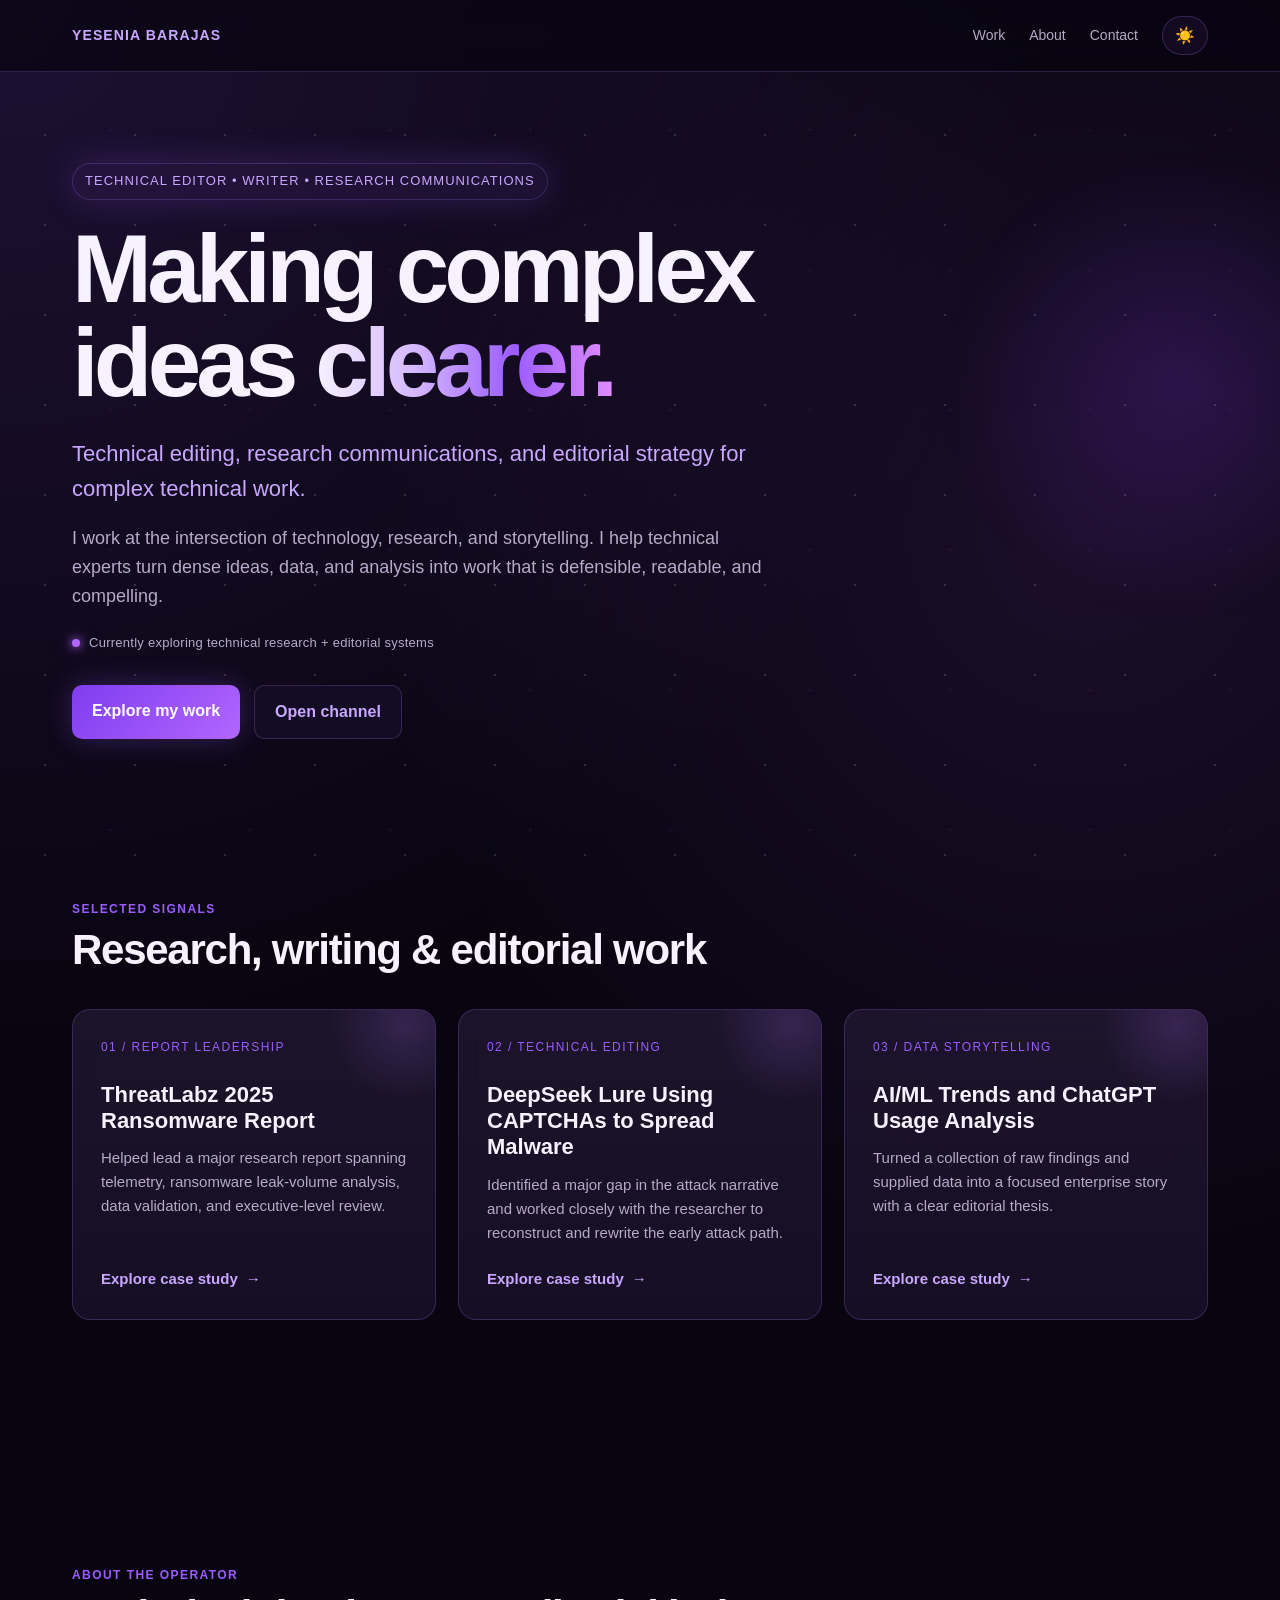
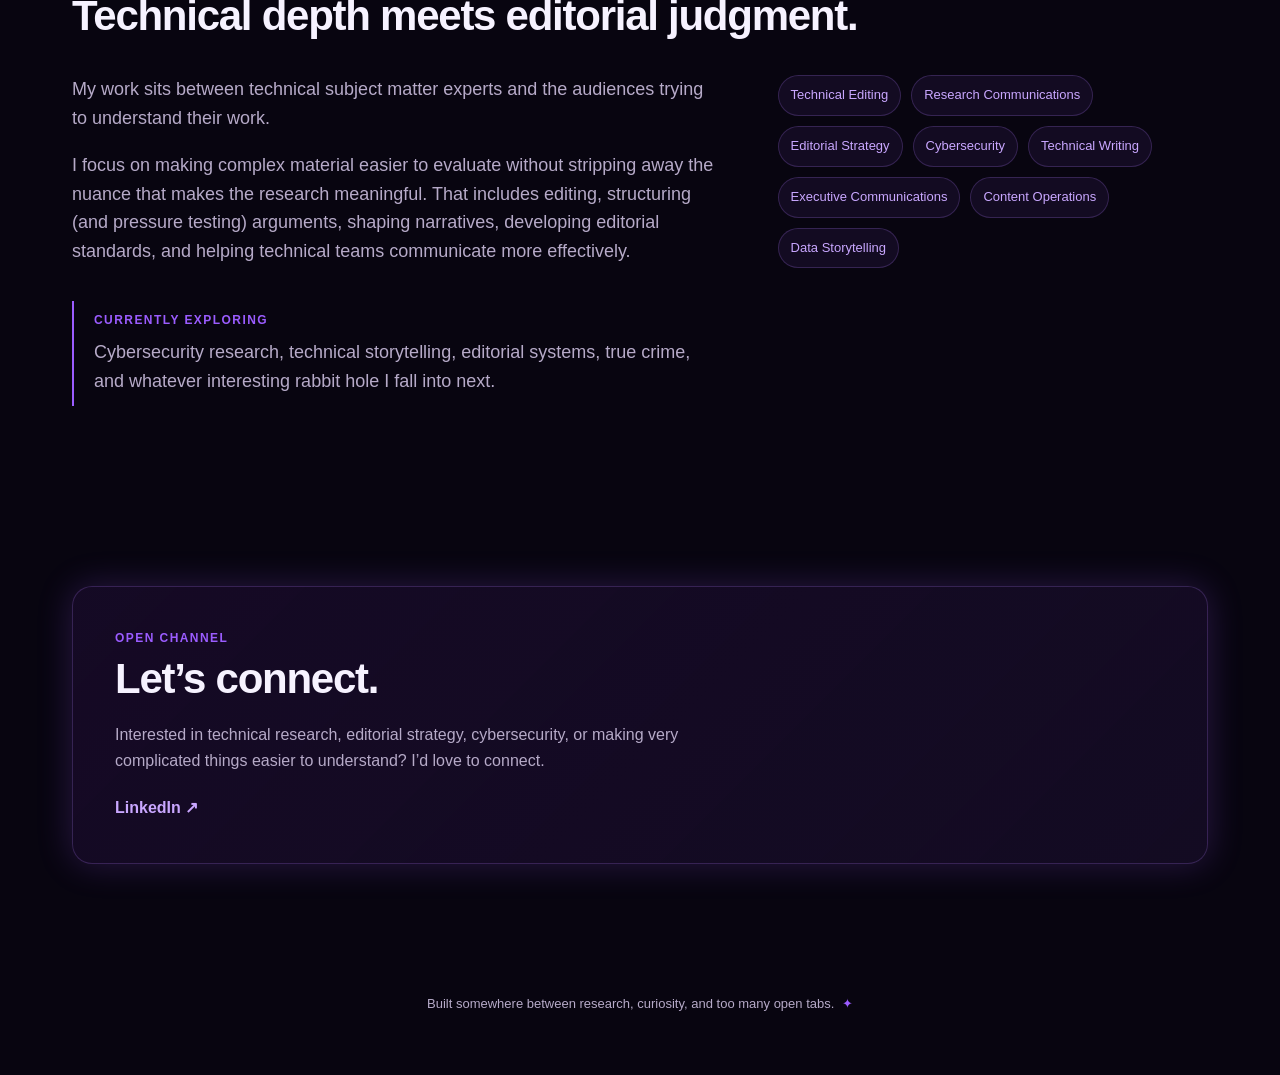
==== commit 54366639: "Update index.html" ====
--- a/index.html
+++ b/index.html
@@ -1211,7 +1211,7 @@
           <div class="project-top">
 
             <div class="project-number">
-              03 / RESEARCH SYNTHESIS
+              03 / DATA STORYTELLING
             </div>
 
             <h3>
@@ -1260,39 +1260,68 @@
               <h4>My Role</h4>
 
               <p>
-                Report lead, technical writer/editor, and research/data
-                contributor working across SMEs, marketing, and design.
+                Report lead, technical writer/editor, and research and data
+                contributor working across SMEs, marketing, design, and
+                executive stakeholders.
               </p>
 
             </div>
 
             <div class="case-study-section full">
 
+              <h4>Primary Contributions</h4>
+
+              <div style="margin-top: 12px;">
+
+                <p>
+                  <strong>Key Findings — pp. 4–5</strong><br>
+                  Helped calculate, shape, and validate the report’s headline
+                  findings, distilling broader research into clear,
+                  defensible takeaways.
+                </p>
+
+                <p style="margin-top: 16px;">
+                  <strong>Data Exfiltration Analysis — pp. 7–8</strong><br>
+                  Analyzed and validated ransomware data-leak volume based on
+                  operators’ self-reported figures gathered from aggregate
+                  sources and leak sites. Used both automated and manual checks
+                  to support and defend larger claims in the report.
+                </p>
+
+                <p style="margin-top: 16px;">
+                  <strong>Industry &amp; Geographic Analysis — pp. 9–13</strong><br>
+                  Worked with Zscaler telemetry to identify meaningful industry
+                  and country-level trends, write the resulting analysis and
+                  insights, and guide design decisions around whether maps,
+                  charts, or tables would communicate the findings most clearly.
+                </p>
+
+              </div>
+
+            </div>
+
+            <div class="case-study-section full">
+
               <h4>What I Contributed</h4>
 
               <p>
-                I worked primarily with two datasets. The first came from
-                Zscaler telemetry and supported the report's industry and
-                country-level findings. I helped interpret the supplied data,
-                identify meaningful trends, write the resulting insights, and
-                guide design decisions about whether maps, charts, or tables
-                would communicate each finding most effectively.
+                My role combined editorial leadership with hands-on research
+                support. I helped move the report from raw findings and datasets
+                into a coherent, publishable narrative by identifying meaningful
+                trends, pressure-testing claims, and translating quantitative
+                findings into clear insights.
               </p>
 
               <p style="margin-top: 14px;">
-                The second dataset focused on ransomware data-leak volume,
-                using ransomware operators' self-reported figures gathered
-                from aggregate sources and leak sites. My role here was more
-                analytical than editorial: I helped clean, validate, and
-                analyze the data using both automated and manual checks so
-                that the report's larger claims were supportable and
-                defensible.
+                I worked closely with researchers to ensure that technical and
+                data-driven claims were supportable, while also partnering with
+                design to determine the clearest visual treatment for different
+                types of findings.
               </p>
 
               <p style="margin-top: 14px;">
-                I also helped calculate and develop the report's headline
-                findings. The final report went through review and approval
-                at the highest executive level, including the CSO and CEO.
+                The final report went through review and approval at the highest
+                executive level, including the CSO and CEO.
               </p>
 
             </div>
@@ -1306,6 +1335,7 @@
                 <span>Data analysis</span>
                 <span>Data validation</span>
                 <span>Editorial judgment</span>
+                <span>Data visualization</span>
                 <span>Cross-functional collaboration</span>
               </div>
 
@@ -1353,7 +1383,7 @@
 
               <p>
                 Technical editor and co-author, with significant involvement
-                in restructuring and rewriting the attack flow.
+                in restructuring and rewriting the attack narrative.
               </p>
 
             </div>
@@ -1450,7 +1480,8 @@
                 The research team initially provided a large set of findings
                 and data points without a cohesive story or clear hierarchy.
                 I worked with the researchers to identify the trends that
-                would matter most to an enterprise audience.
+                would matter most to an enterprise audience and shape those
+                findings into a focused narrative.
               </p>
 
               <p style="margin-top: 14px;">
@@ -1477,9 +1508,7 @@
               <h4>Skills Demonstrated</h4>
 
               <div class="skills-row">
-                <span>Research synthesis</span>
                 <span>Editorial judgment</span>
-                <span>Audience awareness</span>
                 <span>Data storytelling</span>
                 <span>Technical writing</span>
                 <span>SME collaboration</span>
